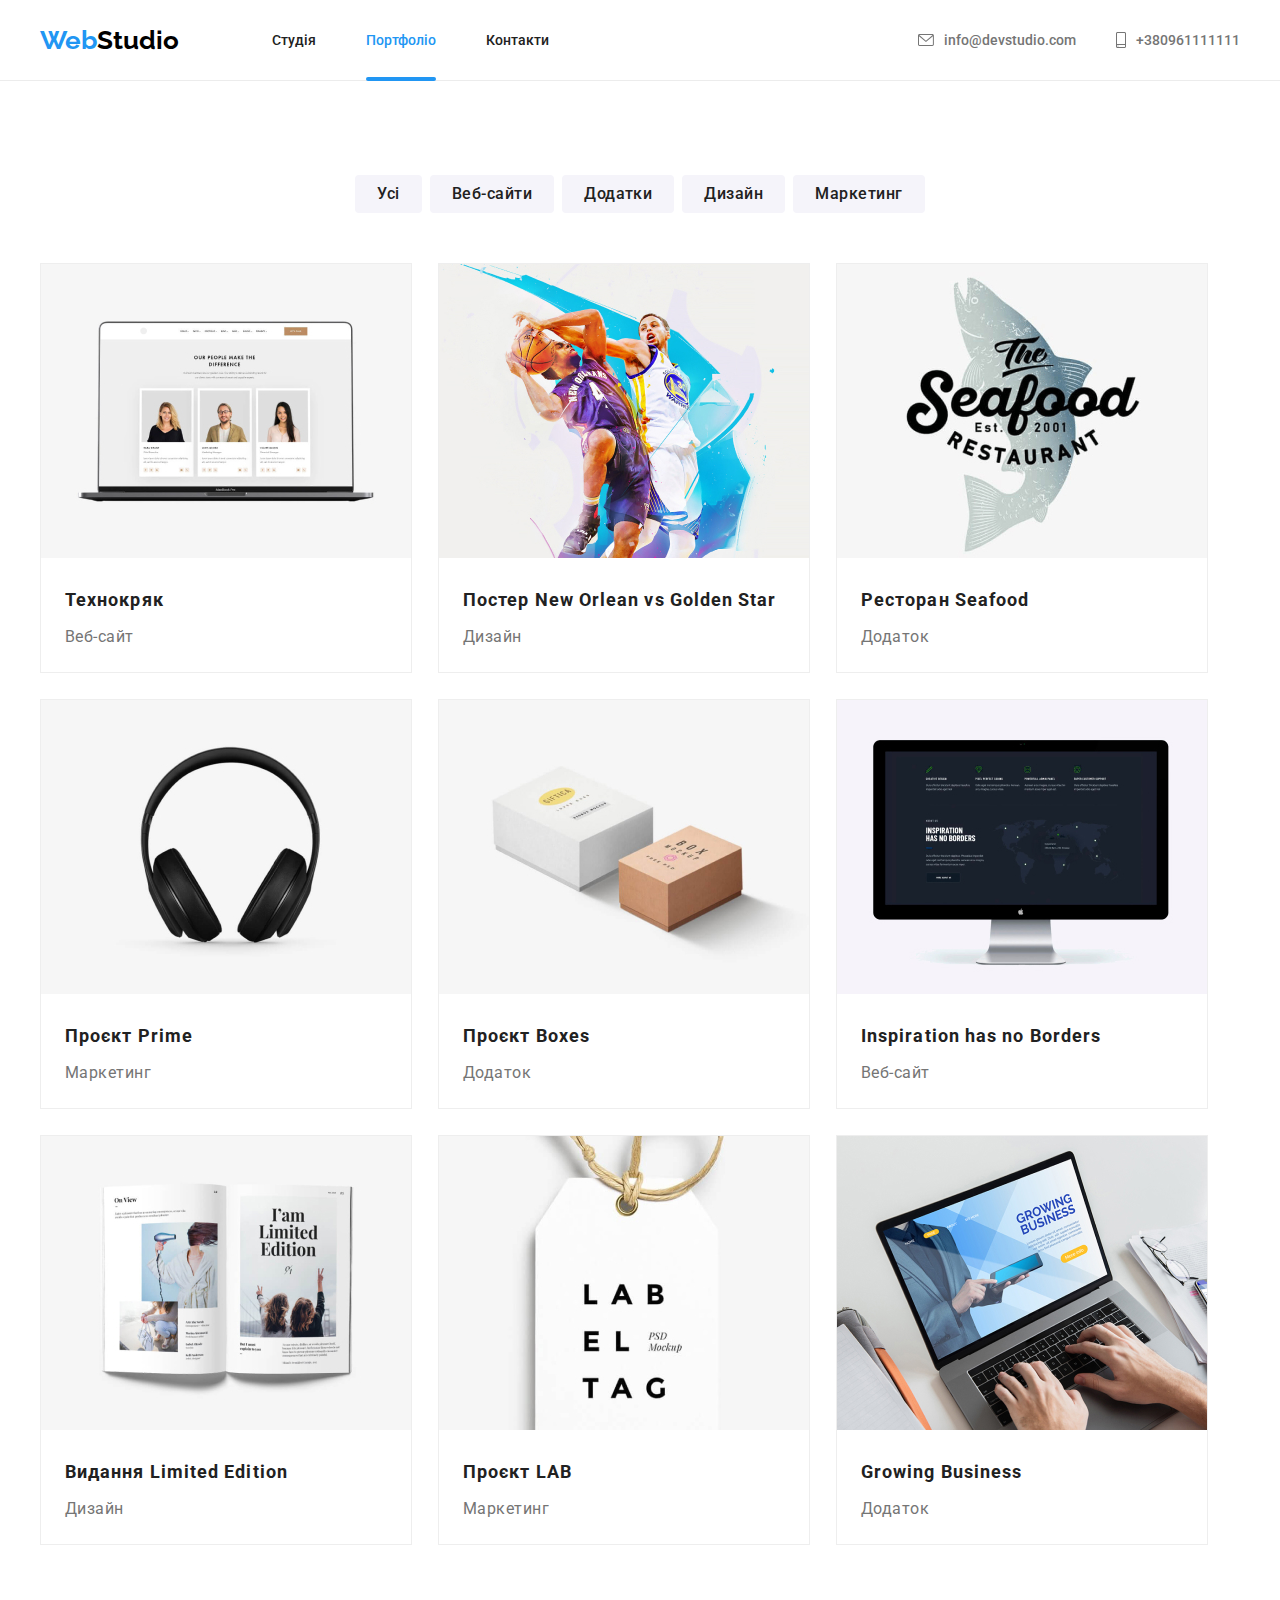
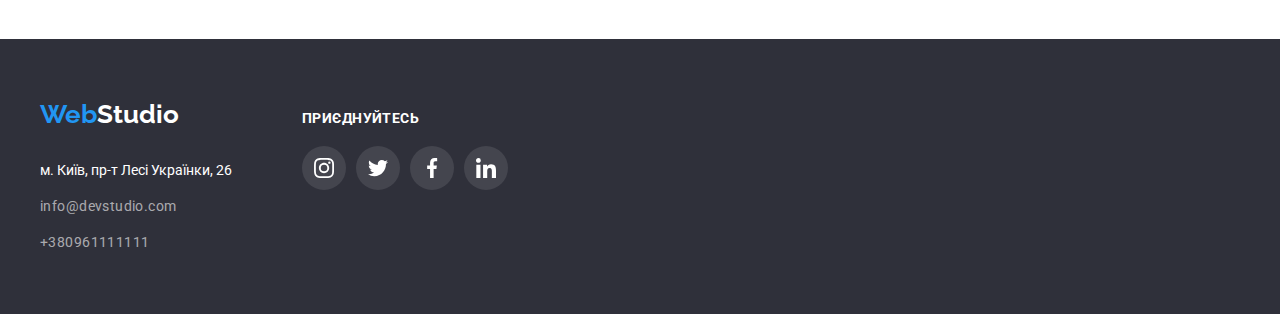
==== portfolio.html @ 796ca424 "gtt5" ====
<!DOCTYPE html>
<html lang="uk">
<head>
    <meta charset="UTF-8">
    <meta http-equiv="X-UA-Compatible" content="IE=edge">
    <meta name="viewport" content="width=device-width, initial-scale=1.0">
    <title>Portfolio</title>
    <link rel="stylesheet" href="https://cdnjs.cloudflare.com/ajax/libs/modern-normalize/1.1.0/modern-normalize.min.css"
        integrity="sha512-wpPYUAdjBVSE4KJnH1VR1HeZfpl1ub8YT/NKx4PuQ5NmX2tKuGu6U/JRp5y+Y8XG2tV+wKQpNHVUX03MfMFn9Q=="
        crossorigin="anonymous" referrerpolicy="no-referrer" />
    <link rel="stylesheet" href="./css/styles.css">
    <link rel="preconnect" href="https://fonts.googleapis.com">
    <link rel="preconnect" href="https://fonts.gstatic.com" crossorigin>
    <link href="https://fonts.googleapis.com/css2?family=Raleway:wght@700&family=Roboto:wght@400;500;700;900&display=swap"
        rel="stylesheet">
</head>
<body>
    <header class="header-main">
        <div class="container main-nav">
        <a class="header-logo-link" href="./index.html">
            <span class="header-logo-blue">Web</span><span class="header-logo-black">Studio</span>
        </a>
        <nav class="header-nav">
            <ul class="header-nav-list">
                <li class="header-navigation"><a class="header-nav-link" href="./index.html">Студія</a></li>
                <li class="header-navigation"><a  class="header-nav-link current" href="#">Портфоліо</a></li>
                <li class="header-navigation"><a class="header-nav-link" href="#">Контакти</a></li>
            </ul>
        </nav>
        <ul class="contacts-list">
            <li class="contacts-item">
                <a class="contacts-header-link" href="mailto:info@devstudio.com">info@devstudio.com
                    <svg class="header-icon" width="16" height="12">
                        <use href="./images/icons.svg#icon-envelope">
                        </use>
                    </svg>
                </a>
            </li>
            <li class="contacts-item">
                <a class="contacts-header-link" href="tel:+380961111111"> +380961111111
                    <svg class="header-icon" width="10" height="16">
                        <use href="./images/icons.svg#icon-smartphone">
                        </use>
                    </svg>
                </a>
            </li>
        </ul>
        </div>
    </header>
    <main>
        <!--filters list section-->
        <section class="section">
           <div class="container portfolio-main"> 
         <ul class="portfolio">
             <li class="portfolio-item"><button class="portfolio-button">Усі</button></li>
             <li class="portfolio-item"><button class="portfolio-button">Веб-сайти</button></li>
             <li class="portfolio-item"><button class="portfolio-button">Додатки</button></li>
             <li class="portfolio-item"><button class="portfolio-button">Дизайн</button></li>
             <li class="portfolio-item"><button class="portfolio-button">Маркетинг</button></li>
         </ul>

    <ul class="projects">
    <li class="project-list">
        <div class="cards-images">
            <a class="gallery-link" href="#">
                <div class="picture-sets">
                    <div class="thumb-cardset">
                        <img class="project-images" src="./images/люди..jpg" alt="люди" width="370" />
                        <div class="overlay">
                           <p class="text-overlay">
                            Ресурс пропонує комплексні пропозиції з різним рівнем
                            функціоналу та
                            сервісів. Все це
                            дозволить
                            відвідувачу отримати
                            вичерпні відомості про компанію чи приватну особу.</p>
                        </div>
                    </div>
                </div>

        <div class="desciption-under">
            <h3 class="project-title">Технокряк</h3>
            <p class="project-text">Веб-сайт</p>
        </div>
             </a>
       </div>
    </li>
    <li class="project-list">
        <div class="cards-images">
            <a class="gallery-link" href="#">
                <div class="picture-sets">
                    <div class="thumb-cardset">
                        <img class="project-images" src="./images/баскетбол.jpg" alt="баскетбол" width="370" />
                        <div class="overlay">
                            <p class="text-overlay">
                                Ресурс пропонує комплексні пропозиції з різним рівнем
                                функціоналу та
                                сервісів. Все це
                                дозволить
                                відвідувачу отримати
                                вичерпні відомості про компанію чи приватну особу.</p>
                        </div>
                    </div>
                </div>
    
                <div class="desciption-under">
                    <h3 class="project-title">Постер New Orlean vs Golden Star</h3>
                    <p class="project-text">Дизайн</p>
                </div>
            </a>
        </div>
    </li>
             <li class="project-list">
                <div class="cards-images">
                    <a class="gallery-link" href="#">
                        <div class="picture-sets">
                            <div class="thumb-cardset">
                                <img class="project-images" src="./images/морепродукти.jpg" alt="морепродукти" width="370" />
                                <div class="overlay">
                                    <p class="text-overlay">
                                        Ресурс пропонує комплексні пропозиції з різним рівнем
                                        функціоналу та
                                        сервісів. Все це
                                        дозволить
                                        відвідувачу отримати
                                        вичерпні відомості про компанію чи приватну особу.</p>
                                </div>
                            </div>
                        </div>
            
                        <div class="desciption-under">
                             <h3 class="project-title">Ресторан Seafood</h3>
                             <p class="project-text">Додаток</p>
                        </div>
                    </a>
                </div>
            </li>
<li class="project-list">
    <div class="cards-images">
        <a class="gallery-link" href="#">
            <div class="picture-sets">
                <div class="thumb-cardset">
                    <img class="project-images" src="./images/навушники.jpg" alt="ігор-Дем'яненко" width="370" />
                    <div class="overlay">
                        <p class="text-overlay">
                            Ресурс пропонує комплексні пропозиції з різним рівнем
                            функціоналу та
                            сервісів. Все це
                            дозволить
                            відвідувачу отримати
                            вичерпні відомості про компанію чи приватну особу.</p>
                    </div>
                </div>
            </div>

            <div class="desciption-under">
                <h3 class="project-title">Проєкт Prime</h3>
                <p class="project-text">Маркетинг</p>
            </div>
        </a>
    </div>
</li>
<li class="project-list">
    <div class="cards-images">
        <a class="gallery-link" href="#">
            <div class="picture-sets">
                <div class="thumb-cardset">
                    <img class="project-images" src="./images/коробки.jpg" alt="коробки" width="370" />
                    <div class="overlay">
                        <p class="text-overlay">
                            Ресурс пропонує комплексні пропозиції з різним рівнем
                            функціоналу та
                            сервісів. Все це
                            дозволить
                            відвідувачу отримати
                            вичерпні відомості про компанію чи приватну особу.</p>
                    </div>
                </div>
            </div>

            <div class="desciption-under">
                <h3 class="project-title">Проєкт Boxes</h3>
                <p class="project-text">Додаток</p>
            </div>
        </a>
    </div>
</li>
<li class="project-list">
    <div class="cards-images">
        <a class="gallery-link" href="#">
            <div class="picture-sets">
                <div class="thumb-cardset">
                    <img class="project-images" src="./images/екран.jpg" alt="екран" width="370" />
                    <div class="overlay">
                        <p class="text-overlay">
                            Ресурс пропонує комплексні пропозиції з різним рівнем
                            функціоналу та
                            сервісів. Все це
                            дозволить
                            відвідувачу отримати
                            вичерпні відомості про компанію чи приватну особу.</p>
                    </div>
                </div>
            </div>

            <div class="desciption-under">
                <h3 class="project-title">Inspiration has no Borders</h3>
                <p class="project-text">Веб-сайт</p>
            </div>
        </a>
    </div>
</li>
<li class="project-list">
    <div class="cards-images">
        <a class="gallery-link" href="#">
            <div class="picture-sets">
                <div class="thumb-cardset">
                    <img class="project-images" src="./images/книга.jpg" alt="книга" width="370" />
                    <div class="overlay">
                        <p class="text-overlay">
                            Ресурс пропонує комплексні пропозиції з різним рівнем
                            функціоналу та
                            сервісів. Все це
                            дозволить
                            відвідувачу отримати
                            вичерпні відомості про компанію чи приватну особу.</p>
                    </div>
                </div>
            </div>

            <div class="desciption-under">
                <h3 class="project-title">Видання Limited Edition</h3>
                <p class="project-text">Дизайн</p>
            </div>
        </a>
    </div>
</li>
<li class="project-list">
    <div class="cards-images">
        <a class="gallery-link" href="#">
            <div class="picture-sets">
                <div class="thumb-cardset">
                    <img class="project-images" src="./images/етикетка.jpg" alt="етикетка" width="370" />
                    <div class="overlay">
                        <p class="text-overlay">
                            Ресурс пропонує комплексні пропозиції з різним рівнем
                            функціоналу та
                            сервісів. Все це
                            дозволить
                            відвідувачу отримати
                            вичерпні відомості про компанію чи приватну особу.</p>
                    </div>
                </div>
            </div>

            <div class="desciption-under">
                <h3 class="project-title">Проєкт LAB</h3>
                <p class="project-text">Маркетинг</p>
            </div>
        </a>
    </div>
</li>
<li class="project-list">
    <div class="cards-images">
        <a class="gallery-link" href="#">
            <div class="picture-sets">
                <div class="thumb-cardset">
                    <img class="project-images" src="./images/компютер2.jpg" alt="компютер2" width="370" />
                    <div class="overlay">
                        <p class="text-overlay">
                            Ресурс пропонує комплексні пропозиції з різним рівнем
                            функціоналу та
                            сервісів. Все це
                            дозволить
                            відвідувачу отримати
                            вичерпні відомості про компанію чи приватну особу.</p>
                    </div>
                </div>
            </div>

            <div class="desciption-under">
                <h3 class="project-title">Growing Business</h3>
                <p class="project-text">Додаток</p>
            </div>
        </a>
    </div>
</li>
    </ul>
         </div>
       </section>
       </main>
    </main>
    <footer class="footer">
        <div class="container join-us-main">
            <div class="footer-address">
                <a class="header-footer-link" href="#">
                    <span class="footer-logo-blue">Web</span><span class="footer-logo-white">Studio</span></a>
                <address>
                    <ul class="footer-contacts">
                        <li class="footer-link-address"><a class="footer-link-address"
                                href="https://goo.gl/maps/a7DPcuxKDiNjd1c69" target="_blank"
                                rel="noopener noreferrer nofollow">м. Київ, пр-т Лесі Українки, 26</a></li>
                        <li class="footer-link"><a class="footer-link"
                                href="mailto:info@devstudio.com">info@devstudio.com</a></li>
                        <li class="footer-link"><a class="footer-link" href="tel:+380961111111">+380961111111</a></li>
                    </ul>
                </address>
            </div>
            <div class="footer-social-links">
                <p class="social-text-title"> приєднуйтесь </p>
                <ul class="team-icons-list">
                    <li class="social-icon">
                        <a href="" class="social-link-footer">
                            <svg width="20" ; height="20">
                                <use href="./images/icons.svg#icon-instagram">
                                </use>
                            </svg>
                        </a>
                    </li>
                    <li class="social-icon">
                        <a href="" class="social-link-footer">
                            <svg width="20" ; height="20">
                                <use href="./images/icons.svg#icon-twitter">
                                </use>
                            </svg>
                        </a>
                    </li>
                    <li class="social-icon">
                        <a href="" class="social-link-footer">
                            <svg width="20" ; height="20">
                                <use href="./images/icons.svg#icon-facebook">
                                </use>
                            </svg>
                        </a>
                    </li>
                    <li class="social-icon">
                        <a href="" class="social-link-footer">
                            <svg width="20" ; height="20">
                                <use href="./images/icons.svg#icon-linkedin">
                                </use>
                            </svg>
                        </a>
                    </li>
                </ul>
            </div>
    
        </div>
    </footer>
</body>
    </html>
---- css/styles.css ----
:root {
    --primary-text-color :#757575;
    --primary-title-color :#212121;
    --accent-color :#2F303A;
    --logo-text-blue :#2196F3;
    --logo-text-black :#000000;
    --link-active-color: #2196F3;
    --hero-title-color: #FFFFFF;
    --hero-background-color: #2F303A;
    --body-backgroud-color: #FFFFFF;
    --team-background-color:#F5F4FA;
    --footer-background-color: #2F303A;
    --icons-grey-regular: #AFB1B8; 
}

h1,
h2,
h3,
h4,
h5, 
h6,
p {
    margin: 0;
    padding: 0;
    
}
.img {
    display: block;
    max-width: 100%;
    height: auto;
}
.team-name, .strength-name {
    margin-bottom: 10px;
    margin-top: 0;
    margin-right: 0;
    margin-left: 0;
}
.html {
    box-sizing: border-box;
}
*,
*::before
*::after{
    box-sizing:inherit;
}

ul {
    margin: 0;
    padding: 0;
}

.section {
    padding-top: 94px;
    padding-bottom: 94px;
}

.container {
    width: 1200px;
    margin-left: auto;
    margin-right: auto;
    margin-top: 0%;
    margin-bottom: 0%;
    padding-left: 15px;
    padding-right: 15px;

}

body {
    margin: 0%;
    font-family: "Roboto", sans-serif;
    color: var(--accent-color);
    background-color: var(--body-backgroud-color);  
}
ul {
    list-style: none;
}
a {
    text-decoration: none;
}

/*logo styles*/

.header-nav {
}
.header-nav-list {
    display: flex;
    margin-left: 93px;
}
.header-logo-link {
    font-family: Raleway;
    font-weight: 700;
    font-size: 26px;
    line-height: calc(31 / 26);
}
.header-logo-blue {
    color: var(--logo-text-blue) }
.header-logo-black {
    color: var(--logo-text-black );
 }
/* main nav */
.main-nav {
    display: flex;
    align-items: center;
   
}
.header-main {
    border-bottom: 1px solid #ECECEC;
}

/* header styles  */
.header-page {
    display: flex;
}

.header-nav-link {
    position: relative;
    display: block;
    color: var(--primary-title-color);
    font-weight: 500;
    font-size: 14px;
    line-height: calc(16 / 14);
    padding-top: 32px;
    padding-bottom: 32px;
    transition-property: color;
    transition-duration: 250ms;
    transition-timing-function: cubic-bezier(0.4, 0, 0.2, 1);
}

.header-nav-link.current::after{
    position: absolute;
    top: 77px;
    left: 0;
    bottom: 0;
    content: "";
    display: block;
    width: 100%;
    height: 4px;
    background-color: #2196F3;
    border-radius: 2px;

}
 .header-navigation:last-child {
    margin-right: 0;
}
.header-navigation:not(:last-child) {
    margin-right: 50px;
}
 .header-nav-link:hover,
 .header-nav-link:focus,
 .header-nav-link:active {
     color: var(--link-active-color);
 }

 .contacts-header-link {
     display: flex;
     color: var(--primary-text-color);
     font-weight: 500;
     font-size: 14px;
     line-height: calc(16 / 14);
     padding-top: 32px;
     padding-bottom: 32px;
     flex-direction: row-reverse;
     align-items: center;
     fill: var(--primary-text-color);
     transition-property: color, fill;
     transition-duration: 250ms;
     transition-timing-function: cubic-bezier(0.4, 0, 0.2, 1);


 }
.contacts-list {
    display: flex;
    margin-left: auto;
}
.contacts-item:last-child {
    margin-right: 0;
}
.contacts-item:not(:last-child) {
    margin-right: 40px;
}

.header-icon {
    margin-right: 10px;
   
}





.contacts-items {
    font-style: normal;
    font-weight: 500;
    font-size: 14px;
    line-height: calc(16 / 14);
    letter-spacing: 0.02em;
}

.header-nav .header-nav-link.current {
    color: var(--link-active-color);
}

.contacts-header-link:hover,
.contacts-header-link:focus {
    color: var(--link-active-color);
    fill: var(--link-active-color);
}





/* Main, hero section- styles */
/* SECTION***HERO*** */

.hero {
    background-color: var(--hero-background-color);
    margin-bottom: 0;
    text-align: center;
    padding-top: 200px;
    padding-bottom: 200px;
    max-width: 1600px;
    background-size: cover;
    background-repeat: no-repeat;
    background-position-x: center;
    background-image: linear-gradient(     
         rgba(47, 48, 58, 0.4),     
         rgba(47, 48, 58, 0.4)         ), 
         url(../images/hero-bg.jpg);
    background-position: center;
}

.hero-title {
    color: var(--hero-title-color);
    font-weight: 900;
    font-size: 44px;
    line-height: calc( 60 / 44);
    text-align: center;
    letter-spacing: 0.06em;
    text-transform: uppercase;
    margin-top: 200;
    margin-bottom: 30px;
}

.button {
    display: inline-block;
    border-radius: 4px;
    font-family: "Roboto" ,sans-serif;
    color: var(--hero-title-color);
    background-color: var(--link-active-color);
    font-weight: 700;
    font-size: 16px;
    line-height: calc(30 / 16);
    cursor: pointer;
    letter-spacing: 0.06em;
    box-shadow: 0px 4px 4px rgba(0, 0, 0, 0.15);
    border: 0px solid transparent;
    min-width: 152px;
    text-align: center;
    padding-top: 10px;
    padding-bottom: 10px;
    padding-left: 24px;
    padding-right: 24px;
    width: 216px;
    height: 50px;
    
}


.button:hover {
    background: #188CE8;
    box-shadow: 0px 4px 4px rgba(0, 0, 0, 0.15);
    -webkit-border-radius: 4px;
    -moz-border-radius: 4px;
    -ms-border-radius: 4px;
    -o-border-radius: 4px;
}

/*strenght section styles*/

.strenght {
    padding-bottom: 0%;
}
.strenght .strenght-name {
    font-size: 14px;
    line-height: calc(16 / 14);
    letter-spacing: 0.03em;
    text-transform: uppercase;
}
.strength-text {
    width: 270px;
    font-size: 14px;
    line-height: calc(24 / 14);
}

/*h3 and text styles */
.strength-name, .team-name, .work-title, .team-title, .customer-title {
  color: var(--primary-title-color);
  
}

.strength-list {
    display: flex;
}

.strength-item:not(:last-child) {
   margin-right: 30px;
}
.strength-item:last-child {
    margin-right: 0;
}

 .strength-name {
  font-size: 14px;
  line-height: 16px; 
  letter-spacing: 0.03em;
}

.strength-text, .team-text {
    color: var(--primary-text-color);
}

.strenght-icon {
    display: flex;
    align-items: center;
    justify-content: center;
    width: 270px;
    height: 120px;
    background: #F5F4FA;
    border-radius: 4px;
    margin-bottom: 30px;
}

/* Work section */
 .work {
    padding-top: 0%;
}

.work-images {
    display: flex;
    margin-top: 0;
    margin-right: 0;
    margin-bottom: 0;
    margin-left: 0;
}
.first-images {
    position: relative;
    margin-right: 30px;
}
.second-images {
    position: relative;
    margin-right: 30px;
}
.third-images {
    position: relative;
    margin-right: 0;
}
.work-title, .team-title, .customer-title 
{
    font-size: 36px;
    line-height: calc(42 / 36);
    text-align: center;
    letter-spacing: 0.03em;
}
.work-title {
    margin-bottom: 50px;
}

.work-title {
    font-size: 36px;
    line-height: 42px;
}

.work-text {
    position: absolute;
    top: 225px;
    width: 370px;
    height: 70px;
    display: block;
    font-family: 'Roboto';
    font-weight: 700;
    font-size: 14px;
    text-align: center;
    line-height: calc(16 / 14);
    letter-spacing: 0.03em;
    text-transform: uppercase;
    color: #FFFFFF;
    background: rgba(47, 48, 58, 0.8);
    padding-top: 27px;
    padding-bottom: 27px;
    
}
/*team section styles*/

.team-list {
    display: flex;
    flex-direction: row;
    justify-content: space-between;
}

.team-member {
    background-color: var(--body-backgroud-color);
    margin-right: 30px;
    box-shadow: 0px 1px 3px rgba(0, 0, 0, 0.12),
            0px 1px 1px rgba(0, 0, 0, 0.14),
            0px 2px 1px rgba(0, 0, 0, 0.2);
    border-radius: 0px 0px 4px 4px;
}


.team-member:last-child {
    margin-right: 0;
}

.team {
    background-color: var(--team-background-color);
   
}
.team-title {
    margin-bottom: 50px;
}
.team-images {
    width: 270px;
    height: 260px;
}
.team-name {
    font-weight: 500;
    font-size: 16px;
    line-height: calc(19 / 16);
    text-align: center;
    letter-spacing: 0.03em;

}

.team-text {
    font-size: 16px;
    line-height: calc(19 / 16);
    text-align: center;
    letter-spacing: 0.03em;
    margin-bottom: 16px;
}
.member-text {
    padding-top: 30px;
    padding-bottom: 30px;
}

.team-icons-list {
    display: flex;
    justify-content: center;
    gap: 10px;
    padding-bottom: 30px;
}
.team-block {
    padding-top: 30px;
    padding-bottom: 30px;
}



/*Customer section*/

.customer-title {
    margin-bottom: 50px;
}
.customer-list {
    display: flex;
    justify-content: center;
    gap: 30px;
}
.customer-items {
 
}

.customer-link {
     border: 1px solid #AFB1B8;
     border-radius: 4px;
     width: 170px;
     height: 92px;
     padding: 16px 32px 16px 32px;
     cursor: pointer;
     fill: #AFB1B8;
     border-color: #AFB1B8;
     transition-property: fill, border-color;
     transition-duration: 250ms;
     transition-timing-function: cubic-bezier(0.4, 0, 0.2, 1);
}
.customer-link:hover,
.customer-link:focus {
    fill: var(--link-active-color);
    border-color: var(--link-active-color);
}

.customer-link {
    display: flex;
}
.social-icon {
    
    border-radius: 100%;
    fill: var(--icons-grey-regular)
}
.social-link {
    display: flex;
    justify-content: center;
    align-items: center;
    width: 44px;
    height: 44px;
    fill: var(--icons-grey-regular);
    border-radius: 100%;
    background: rgba(255, 255, 255, 0.1);
    -webkit-border-radius: 100%;
    -moz-border-radius: 100%;
    -ms-border-radius: 100%;
    -o-border-radius: 100%;
    transition-property: background, fill;
    transition-duration: 250ms;
    transition-timing-function: cubic-bezier(0.4, 0, 0.2, 1);
}
.social-link:hover, 
.social-link:focus {
    fill: white;
    background-color: #2196F3;
    
}




/* footer container */
.footer {
    padding-top: 60px;
    padding-bottom: 60px;
}

/* footer section styles  */
.footer {
    background-color: var(--footer-background-color);
    
}
.footer-logo-blue {
    color: var(--logo-text-blue)
}
.footer-logo-white {
    color: #FFFFFF;
}
.footer-logo-blue, .footer-logo-white{
    font-family: Raleway;
    font-weight: 700;
    font-size: 26px;
    line-height: calc(31 / 26);
}

.footer-link-address {
    color: #FFFFFF;
    font-style: normal;
    font-weight: 400;
    font-size: 14px;
    line-height:calc(24 / 14);
    transition-property: color;
    transition-duration: 250ms;
    transition-timing-function: cubic-bezier(0.4, 0, 0.2, 1);
    }
.footer-link {
    font-style: normal;
    color: rgba(255, 255, 255, 0.6);
    font-weight: 400;
    font-size: 14px;
    line-height: calc(24 / 14);
    letter-spacing: 0.03em;
    transition-property: color;
    transition-duration: 250ms;
    transition-timing-function:cubic-bezier(0.4, 0, 0.2, 1) ;
}
.footer-link:hover,
.footer-link:focus {
    color: #2196F3;
}

.footer-link-address:hover,
.footer-link-address:focus {
    color: #2196F3;
}
.footer-link-address {
    margin-bottom: 12px;
}


.footer-link:not(:last-child){
   margin-bottom: 12px;
}
.footer-link:last-child {
    margin-bottom: 0;
}
.footer-contacts {
    margin-top: 28px;
}

.social-text-title {
    color: #EEEEEE;
}
.footer-address {
    margin-right: 70px;
}
.social-text-title{
    font-weight: 700;
    font-size: 14px;
    line-height: 16px;
    letter-spacing: 0.03em;
    text-transform: uppercase;
    color: var(--hero-title-color);
    margin-bottom: 20px;
}
.footer-social-links {
    display: flex;
    flex-direction: column;
}

.join-us-main {
    display: flex;
    align-items: baseline;
}
.team-icons-list {
    padding-bottom: 0;
}

.social-link-footer {
    display: flex;
    justify-content: center;
    align-items: center;
    width: 44px;
    height: 44px;
    fill: var(--body-backgroud-color);
    border-radius: 100%;
    background: rgba(255, 255, 255, 0.1);
    -webkit-border-radius: 100%;
    -moz-border-radius: 100%;
    -ms-border-radius: 100%;
    -o-border-radius: 100%;
    transition-property: background, fill;
    transition-duration: 250ms;
    transition-timing-function: cubic-bezier(0.4, 0, 0.2, 1);
}
 .social-link-footer:hover,
 .social-link-footer:focus {
    fill: white;
    background-color: #2196F3;
}


/* MODAL WINDOW */

.backdrop.is-hidden {
    visibility: hidden;
    opacity: 0;
    pointer-events: none;
    transition: visibility, opacity, background-color;
    transition-duration: 450ms;
    transition-timing-function: cubic-bezier(0.4, 0, 0.2, 1);
}

.backdrop {
    transition: visibility, opacity, background-color;
    transition-duration: 450ms;
    transition-timing-function:cubic-bezier(0.4, 0, 0.2, 1);
    width: 100%;
    height: 100%;
    top: 0;
    background-color: rgba(0, 0, 0, 0.2);
    position: fixed;
}


.modal {
    position: relative;
    top: 50%;
    left: 50%;
    transform: translate(-50%, -50%);
    width: 528px;
    height: 581px;
    background-color: var(--body-backgroud-color);
    box-shadow: 0px 1px 3px rgba(0, 0, 0, 0.12), 0px 1px 1px rgba(0, 0, 0, 0.14), 0px 2px 1px rgba(0, 0, 0, 0.2);
    border-radius: 4px;
    -webkit-transform: translate(-50%, -50%);
    -moz-transform: translate(-50%, -50%);
    -ms-transform: translate(-50%, -50%);
    -o-transform: translate(-50%, -50%);
    transition-property: background-color, transform, position;
    transition-duration: 1250ms;
    transition-timing-function: cubic-bezier(0.4, 0, 0.2, 1);

}
.modal::after{
background: rgba(0, 0, 0, 0.2);
}

.modal-close-button {
   position: absolute;
   box-sizing: border-box;
   width: 30px;
   height: 30px;
   background: #FFFFFF;
   border: 1px solid rgba(0, 0, 0, 0.1);
   border-radius: 100%;
   padding: 0%;
   margin-top: 8px;
   margin-right: 8px;
   margin-bottom: 8px;
   margin-left: 490px;
   align-items: center;
   -webkit-border-radius: 100%;
   -moz-border-radius: 100%;
   -ms-border-radius: 100%;
   -o-border-radius: 100%;
}

/**   Modal window form styles  **/

.form-title {
    top: 0;
    right: 0;
    width: 448px;
    height: 23px;
    font-weight: 700;
    font-size: 20px;
    line-height: calc(23 / 20);
    text-align: center;
    letter-spacing: 0.03em;
    color: #212121;
    padding-top: 12px;
    padding-bottom: 20px;
    padding-left: 41px;
    padding-right: 39px;
    
}



.form-line {
    display: flex;
    flex-direction: column;
    margin-bottom: 10px;
}
.modal-form {
    padding-top: 40px;
    padding-bottom: 12px;
    padding-left: 41px;
    padding-right: 39px;

}



/**** Porfolio Styles ****/
.header-nav-link .header-nav-link.current
{
    color: var(--link-active-color);
}

/* Main styles */

.portfolio-main {
    width: width: 1177.95px;

}

.portfolio {
    display: block;
    display: flex;
    justify-content:center;
    margin-bottom: 50px;
}
.portfolio-item:not(:last-child){
    margin-right: 8px;
}
.portfolio-item:last-child {
    margin-right: 0;
}

.portfolio-button {
    display: inline-block;
    font-family: "Roboto", sans-serif;
    color: #212121;
    background-color:#F5F4FA ;
    cursor: pointer;
    font-weight: 500;
    font-size: 16px;
    line-height: calc(26 / 16);
    letter-spacing: 0.03em;
    border-radius: 4px;
    border: 0px solid transparent;
    min-width: 23px;
    padding-top: 6px;
    padding-bottom: 6px;
    padding-right: 22px;
    padding-left: 22px;
    margin: 0;
    transition-property:color, background-color;
    transition-duration: 250ms;
    transition-timing-function: cubic-bezier(0.4, 0, 0.2, 1);
}



.portfolio-button:hover,
.portfolio-button:focus,
.portfolio-button:active {
    color: #FFFFFF;
    background-color: var(--link-active-color);
    filter: drop-shadow(0px 4px 4px rgba(0, 0, 0, 0.25));
    -webkit-filter: drop-shadow(0px 4px 4px rgba(0, 0, 0, 0.25));
}

/* Projects styles */

.list-text {
    padding-top: 20px;
    padding-bottom: 20px;
    padding-right: 24px;
    padding-left: 24px;
}
.project-images {
    width: 370px;
    height: 294px;
}
.project-title {
    color: var(--primary-title-color);
    font-size: 18px;
    line-height: calc(36 / 18);
    letter-spacing: 0.06em;
    margin-bottom: 4px;

}
.project-text {
    color: var(--primary-text-color);
    font-size: 16px;
    line-height: calc(30 / 16);
    letter-spacing: 0.03em;
   
}
.projects {
    display: flex;
    flex-wrap: wrap;
    gap: 26px;

}
.project {
    width: 370px;
    border: 1px solid #EEEEEE;
}
.project-list {
    position: relative;
    box-shadow: none;
    transition-property: box-shadow;
    transition-duration: 250ms;
    transition-timing-function: cubic-bezier(0.4, 0, 0.2, 1);
    border: 1px solid #EEEEEE;
}

 .project-list:hover,
 .project-list:focus
 .project-list:active {
    box-shadow: 0px 1px 1px rgba(0, 0, 0, 0.12), 0px 4px 4px rgba(0, 0, 0, 0.06), 1px 4px 6px rgba(0, 0, 0, 0.16);

    }

.project:nth-child(3n) {
margin-right: 0;
}

.thumb-cardset {
    position: relative;
    overflow: hidden;
}
.gallery-link:hover,
.gallery-link:focus {


}

.thumb-cardset {
    position: relative;
    overflow: hidden;
}

.overlay {
    display: inline-block;
    position: absolute;
    top: 0;
    left: 0;
    width: 100%;
    height: 100%;
    transform: translateY(101%);
    transition: transform 250ms cubic-bezier(0.4, 0, 0.2, 1);
    background: rgba(33, 150, 243, 0.9);
    font-size: 18px;
    line-height: 28px;
    letter-spacing: 0.03em;
    color: #FFFFFF;
    
}

.text-overlay {
    position: absolute;
    width: 100%;
    height: 100%;
    padding: 63px 24px;
    font-size: 18px;
    line-height: calc(28 / 18);
    color: var(--main-white-color-h);
}

.gallery-link:hover .overlay {
    transform: translateY(0%);
}

.gallery-link:focus .overlay {
    transform: translateY(0%);
}
.desciption-under {
    padding-top: 20px;
    padding-bottom: 20px;
    padding-left: 24px;
    padding-right: 24px;
}
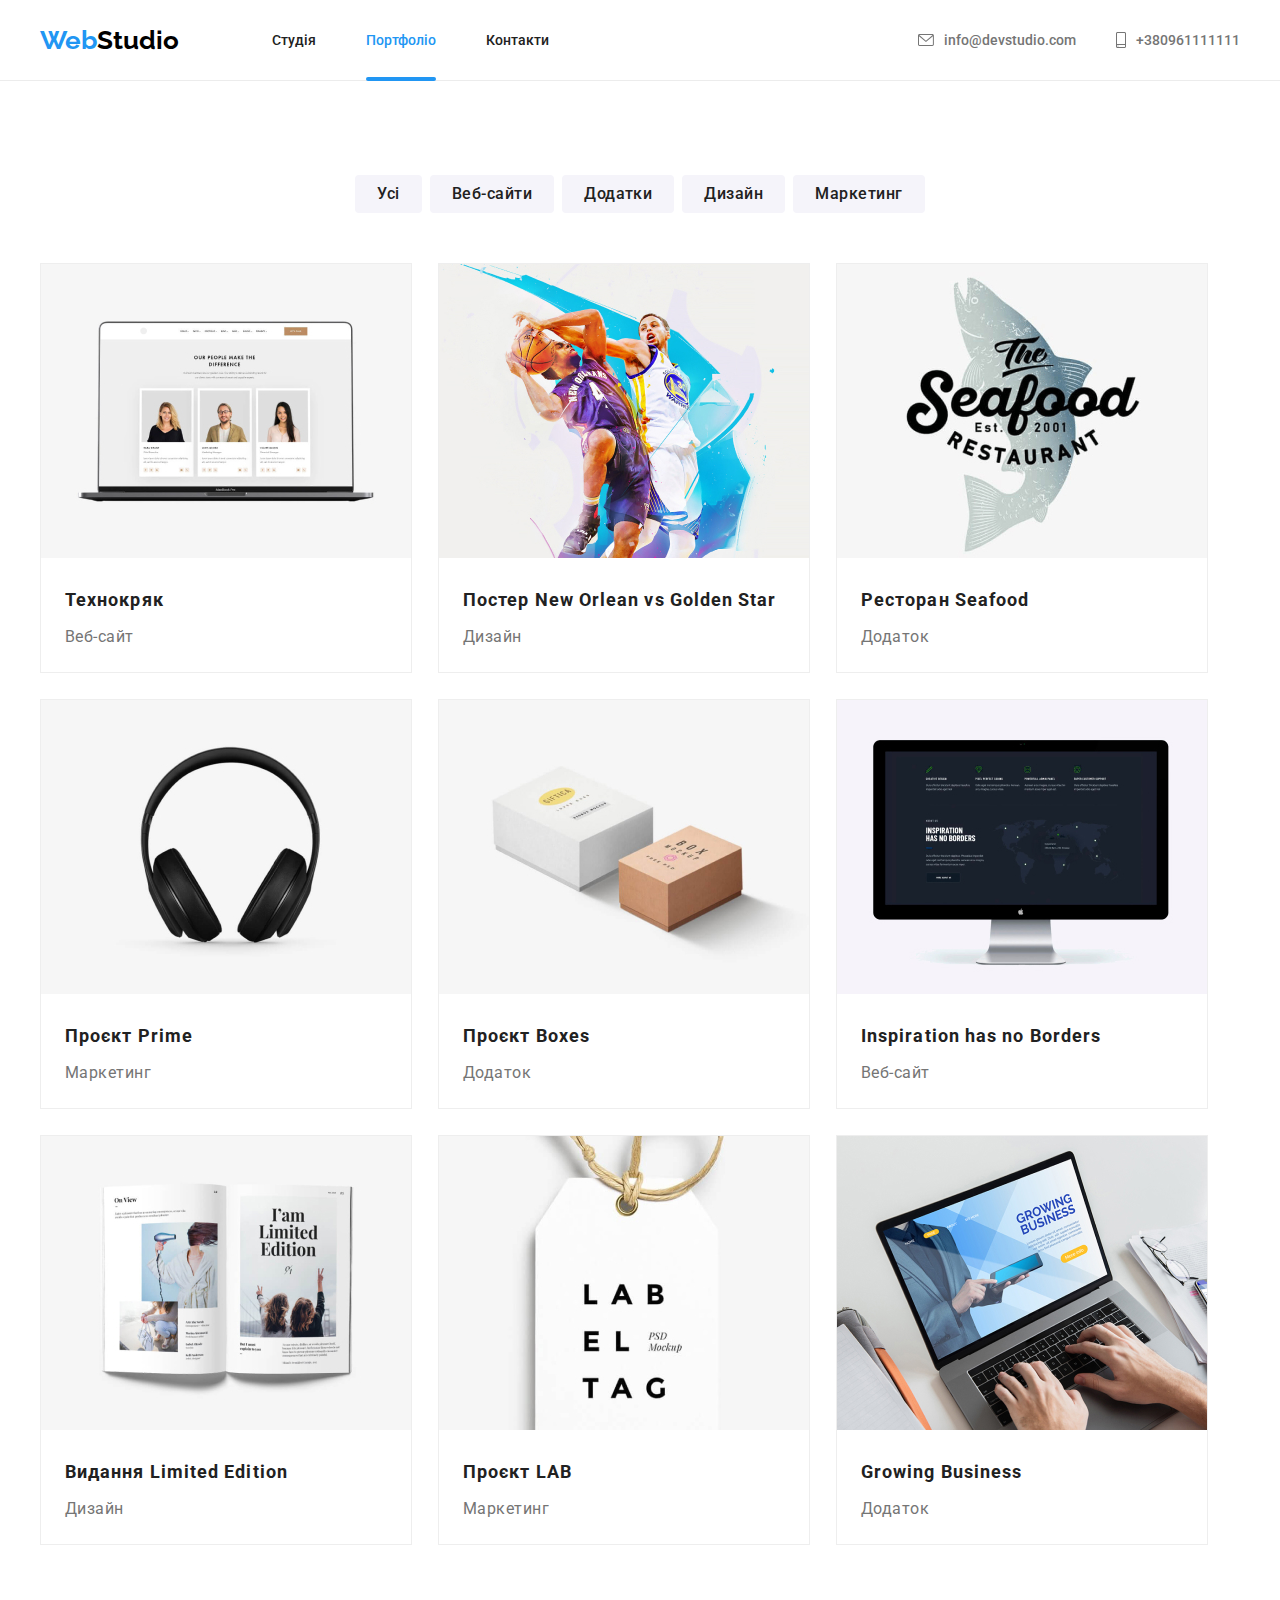
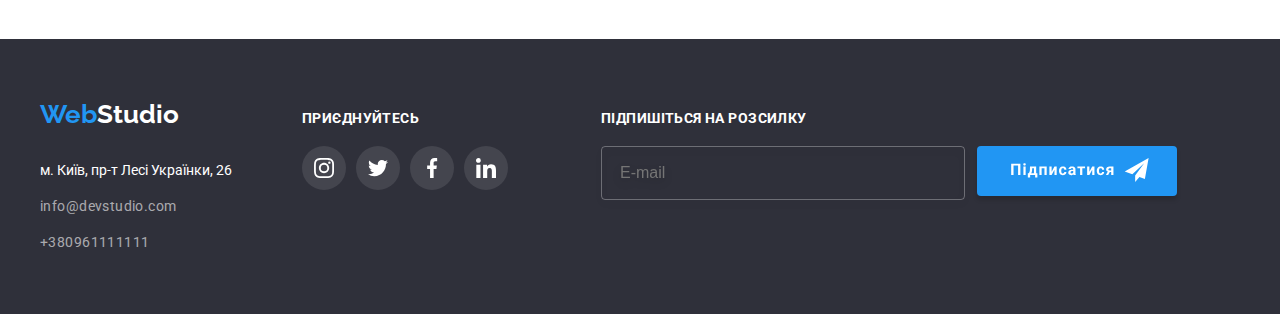
==== commit df47d320: "ghbre" ====
--- a/portfolio.html
+++ b/portfolio.html
@@ -343,7 +343,22 @@
                     </li>
                 </ul>
             </div>
-    
+       <div class="subscription">
+        <h4 class="subscription__title">Підпишіться на розсилку</h4>
+    
+        <form action="" class="subscription-form">
+    
+            <input type="text" class="input-subscription" placeholder="E-mail">
+            <button class="subscription-button">
+                <svg class="subscription-icon-button">
+                    <use href="./images/icons.svg#subscription-icon"></use>
+                </svg>
+    
+            </button>
+        </form>
+    
+       </div>
+
         </div>
     </footer>
 </body>
--- a/css/styles.css
+++ b/css/styles.css
@@ -646,6 +646,71 @@
     background-color: #2196F3;
 }
 
+/* Subscription  container */
+
+.subscription {
+    margin-left: 93px;
+    display: flex;
+    align-items: baseline;
+    flex-direction: column;
+}
+
+.subscription__title{
+    margin-bottom: 20px;
+    font-weight: 700;
+    font-size: 14px;
+    line-height: 16px;
+    letter-spacing: 0.03em;
+    text-transform: uppercase;
+    color: var(--body-backgroud-color);
+}
+
+.subscription-form {
+    display: flex;
+}
+
+.input-subscription {
+    width: 358px;
+    height: 50px;
+    border: 1px solid rgba(255, 255, 255, 0.3);
+    filter: drop-shadow(0px 4px 4px rgba(0, 0, 0, 0.15));
+    border-radius: 4px;
+    background-color: transparent;
+    -webkit-filter: drop-shadow(0px 4px 4px rgba(0, 0, 0, 0.15));
+}
+
+.input-subscription::placeholder{
+    padding-left: 16px;
+    padding-top: 15px;
+    padding-bottom: 15px;
+    font-size: 16px;
+    line-height: 20px;
+}
+.subscription-button {
+    
+    width: 200px;
+    height: 50px;
+    background: #2196F3;
+    box-shadow: 0px 4px 4px rgba(0, 0, 0, 0.15);
+    border-radius: 4px;
+    margin-left: 12px;
+    margin-bottom: 0;
+    margin-right: 0;
+    border-color:transparent ;
+    transition-property:background ;
+    transition-duration: 250ms;
+    transition-timing-function: cubic-bezier(0.4, 0, 0.2, 1);
+}
+.subscription-button:hover,
+.subscription-button:focus {
+    background: #188CE8;
+    box-shadow: 0px 4px 4px rgba(0, 0, 0, 0.15);
+}
+
+.subscription-icon-button {
+    width: 144px;
+    height: 30px;
+}
 
 /* MODAL WINDOW */
 
@@ -716,40 +781,140 @@
 /**   Modal window form styles  **/
 
 .form-title {
-    top: 0;
-    right: 0;
-    width: 448px;
-    height: 23px;
     font-weight: 700;
     font-size: 20px;
     line-height: calc(23 / 20);
     text-align: center;
     letter-spacing: 0.03em;
     color: #212121;
-    padding-top: 12px;
-    padding-bottom: 20px;
-    padding-left: 41px;
-    padding-right: 39px;
-    
-}
-
-
-
-.form-line {
-    display: flex;
-    flex-direction: column;
-    margin-bottom: 10px;
-}
-.modal-form {
     padding-top: 40px;
     padding-bottom: 12px;
     padding-left: 41px;
     padding-right: 39px;
-
-}
-
-
-
+    
+}
+
+
+
+.form-colum {
+    display: flex;
+    flex-direction: column;
+    margin-bottom: 10px;
+
+}
+
+.form-colum .input::placeholder {
+    width: 416px;
+    height: 96px;
+    font-size: 12px;
+    line-height: 14px;
+    letter-spacing: 0.01em;
+    color: rgba(117, 117, 117, 0.5);
+
+}
+
+.form {
+ margin-right: 0;
+ margin-left: 0;
+}
+.form-label {
+    line-height: 14px;
+    letter-spacing: 0.01em;
+    color: #757575;
+    padding-bottom: 4px;
+}
+
+.main-form {
+
+    padding-top: 0px;
+    padding-bottom: 20px;
+    padding-left: 41px;
+    padding-right: 39px;
+    margin-right: 0;
+    margin-left: 0;
+    box-sizing: none;
+}
+
+.textarea {
+    resize: none;
+}
+
+.checkbox-line {
+padding-top: 0;
+padding-left: 54px;
+padding-right: 51px;
+padding-bottom: 0;
+text-align: center;
+
+}
+.form-submit-button {
+
+    text-align: center;
+    font-family: 'Roboto';
+    font-style: normal;
+    font-weight: 700;
+    font-size: 16px;
+    line-height: 30px;
+
+    display: flex;
+    align-items: center;
+    letter-spacing: 0.06em;
+
+    color: #FFFFFF;
+
+    width: 200px;
+    height: 50px;
+    left: 700px;
+    top: 713px;
+    
+    background: #188CE8;
+    box-shadow: 0px 4px 4px rgba(0, 0, 0, 0.15);
+    border-radius: 4px;
+    border: 0;
+            
+    padding-top: 10px;
+    padding-bottom: 10px;
+    padding-left: 52px;
+    padding-right: 52px;
+    margin-top: 30px;
+    margin-bottom: 40px;
+    margin-left: 165px;
+    margin-right: 163px ;
+
+}
+
+.agreement-link {
+    color: #188CE8;
+    letter-spacing: 0.03em;
+    text-decoration-line: underline;
+}
+.agreement-link .text-before-agreement{
+    font-size: 14px;
+    line-height: 24px;
+}
+
+.text-before-agreement {
+    color: #757575;
+}
+
+.input-checkbox input [type="checkbox"]{
+    width: 16px;
+    height: 15px;
+}
+
+.input {
+    border: 1px solid rgba(33, 33, 33, 0.2);
+    border-radius: 4px;
+    width: 448px;
+    height: 40px;
+}
+.input-coment {
+    width: 448px;
+    height: 120px;
+    
+    border: 1px solid rgba(33, 33, 33, 0.2);
+    border-radius: 4px;
+}
 /**** Porfolio Styles ****/
 .header-nav-link .header-nav-link.current
 {
